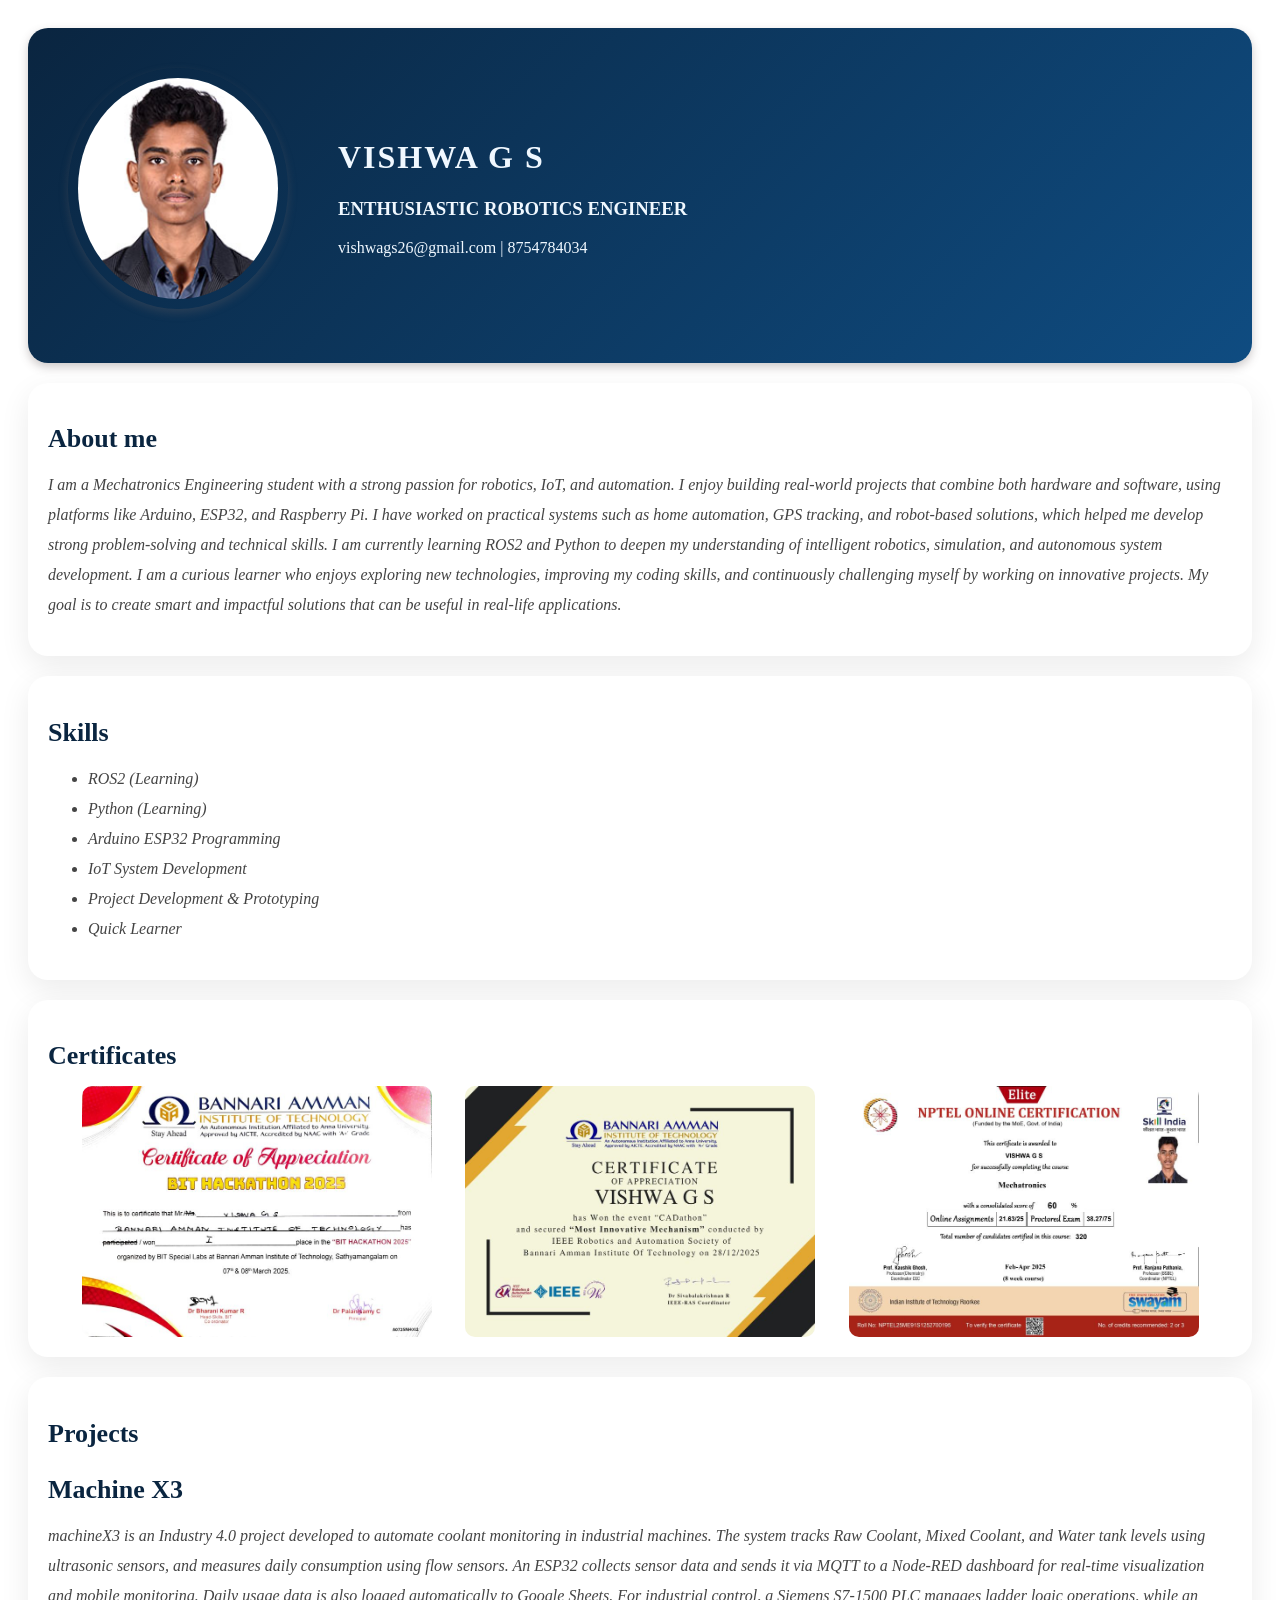
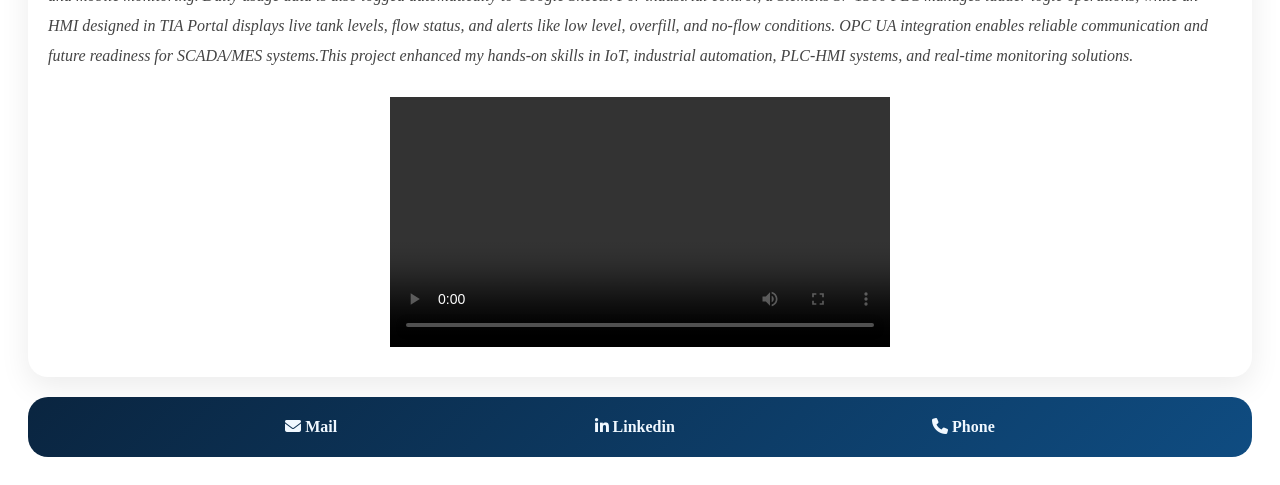
==== index.html @ 190fcada "Add files via upload" ====
<!DOCTYPE html>
<html>
    <head>
        <link rel="stylesheet" href="style.css">
        <link rel="icon" href="https://w7.pngwing.com/pngs/235/292/png-transparent-portfolio-icon.png">
        <link rel="stylesheet" href="https://cdnjs.cloudflare.com/ajax/libs/font-awesome/6.5.0/css/all.min.css">
        <title>Portfolio</title>
    </head>
    <body>
    <header>
        <div>
        <img src="VISHWA G S PHOTO.png" alt="Profile photo" width="200px" class="profile">
        </div>
        <div class="name">
        <h1 class="nametext">VISHWA G S </h1>
        <h3>ENTHUSIASTIC ROBOTICS ENGINEER</h3>
        <P>
            <a href="mailto:vishwags26@gmail.com" class="link">vishwags26@gmail.com</a> | <a href="tel:+918754784034" class="link">8754784034</a>
        </P>
        </div>
    </header>
    <div class="about">
    <h2 class="abouth2">About me</h2>
    <p class="aboutpara">
        I am a Mechatronics Engineering student with a strong passion for robotics, IoT, and automation. I enjoy building real-world projects that combine both hardware and software, using platforms like Arduino, ESP32, and Raspberry Pi. I have worked on practical systems such as home automation, GPS tracking, and robot-based solutions, which helped me develop strong problem-solving and technical skills.

I am currently learning ROS2 and Python to deepen my understanding of intelligent robotics, simulation, and autonomous system development. I am a curious learner who enjoys exploring new technologies, improving my coding skills, and continuously challenging myself by working on innovative projects. My goal is to create smart and impactful solutions that can be useful in real-life applications.

    </p>
    </div>
    <div class="skills">
    <h2 class="abouth2">Skills</h2>
    <ul class="aboutpara">
        <li>ROS2 (Learning)</li>
        <li>Python (Learning)</li>
        <li>Arduino ESP32 Programming</li>
        <li>IoT System Development</li>
        <li>Project Development & Prototyping</li>
        <li>Quick Learner</li>
    </ul>
    </div>
    <div class="about">
    <h2 class="abouth2">Certificates</h2>
    <div class="space">
    <img src="BIT HACK 1.jpg" alt="BIT HACKTHON" width="300px" class="certificate">
    <img src="cadethon certificate.jpg" alt="cadethon" width="300px" class="certificate">
    <img src="NPTEL Mechatronics.jpg" alt="nptel" width="300px" class="certificate"> 
    </div>
    </div>
    <div class="about">
    <h2 class="abouth2">Projects</h2>
    <h3 class="abouth2">Machine X3</h3>
    <p class="aboutpara">
        machineX3 is an Industry 4.0 project developed to automate coolant monitoring in industrial machines. The system tracks Raw Coolant, Mixed Coolant, and Water tank levels using ultrasonic sensors, and measures daily consumption using flow sensors. An ESP32 collects sensor data and sends it via MQTT to a Node-RED dashboard for real-time visualization and mobile monitoring. Daily usage data is also logged automatically to Google Sheets.

For industrial control, a Siemens S7-1500 PLC manages ladder logic operations, while an HMI designed in TIA Portal displays live tank levels, flow status, and alerts like low level, overfill, and no-flow conditions. OPC UA integration enables reliable communication and future readiness for SCADA/MES systems.This project enhanced my hands-on skills in IoT, industrial automation, PLC-HMI systems, and real-time monitoring solutions.
    </p>
    <div class="video">
    <video controls width="500px">
        <source src="MachineX3 linkedin post.mp4" type="video/mp4">
    </video>
    </div>
    </div>
    <footer class="footer">
        <h4><a href="mailto:vishwags26@gmail.com" class="link"><i class="fa-solid fa-envelope"></i> Mail</a></h4>
        <h4><a href="https://www.linkedin.com/in/vishwa-g-s-b46519358/" class="link"><i class="fa-brands fa-linkedin-in"></i>  Linkedin</a></h4>
        <h4><a href="tel:+91875484034" class="link"><i class="fa-solid fa-phone"></i>  Phone</a></h4>
    </footer>

    </body>
</html>
---- style.css ----
body{
    background-color:rgb(255, 255, 255);
    padding:20px;
}
header{
    background:linear-gradient(135deg, #0a2540, #0f4c81);
    border-radius:20px;
    padding:40px;
    display: flex;
    box-shadow: 0 4px 10px rgba(88, 75, 75, 0.3);
}
.name{
    text-align:left;
    color:rgb(0, 0, 0);
    padding:50px;
    color:aliceblue;
}
.profile {
    width: 200px;
    padding:10px;
    border-radius: 50%;
    box-shadow: 0 4px 10px rgba(114, 99, 99, 0.3);
}
.link{
    color:aliceblue;
    text-decoration-line: none;
}
.nametext{
    letter-spacing: 2px;
}
.about{
    background-color:rgb(255, 255, 255);
    box-shadow: 0 10px 30px rgba(14, 14, 14, 0.08);
    border-radius: 20px;
    padding:20px;
    margin-top: 20px;
}
.abouth2 {
  color: #0a2540;
  font-size: 26px;
  margin-bottom: 15px;
}
.aboutpara{
    line-height: 30px;
    font-style: italic;
    color:#444;
}
.skills{
    background-color: white;
    box-shadow:  0 10px 30px rgba(0,0,0,0.08);
    padding:20px;
    border-radius:20px;
    margin-top:20px;
}
.certificate{
    width:350px;
    border-radius: 10px;
}
.space{
    display:flex;
    justify-content: space-evenly;
}
.video{
    display:flex;
    align-items: center;
    justify-content: center;
    padding:10px;
}
.footer{
    background:linear-gradient(135deg, #0a2540, #0f4c81);
    border-radius: 20px;
    align-items: center;
    justify-content: space-evenly;
    display:flex;
    margin-top:20px;
}
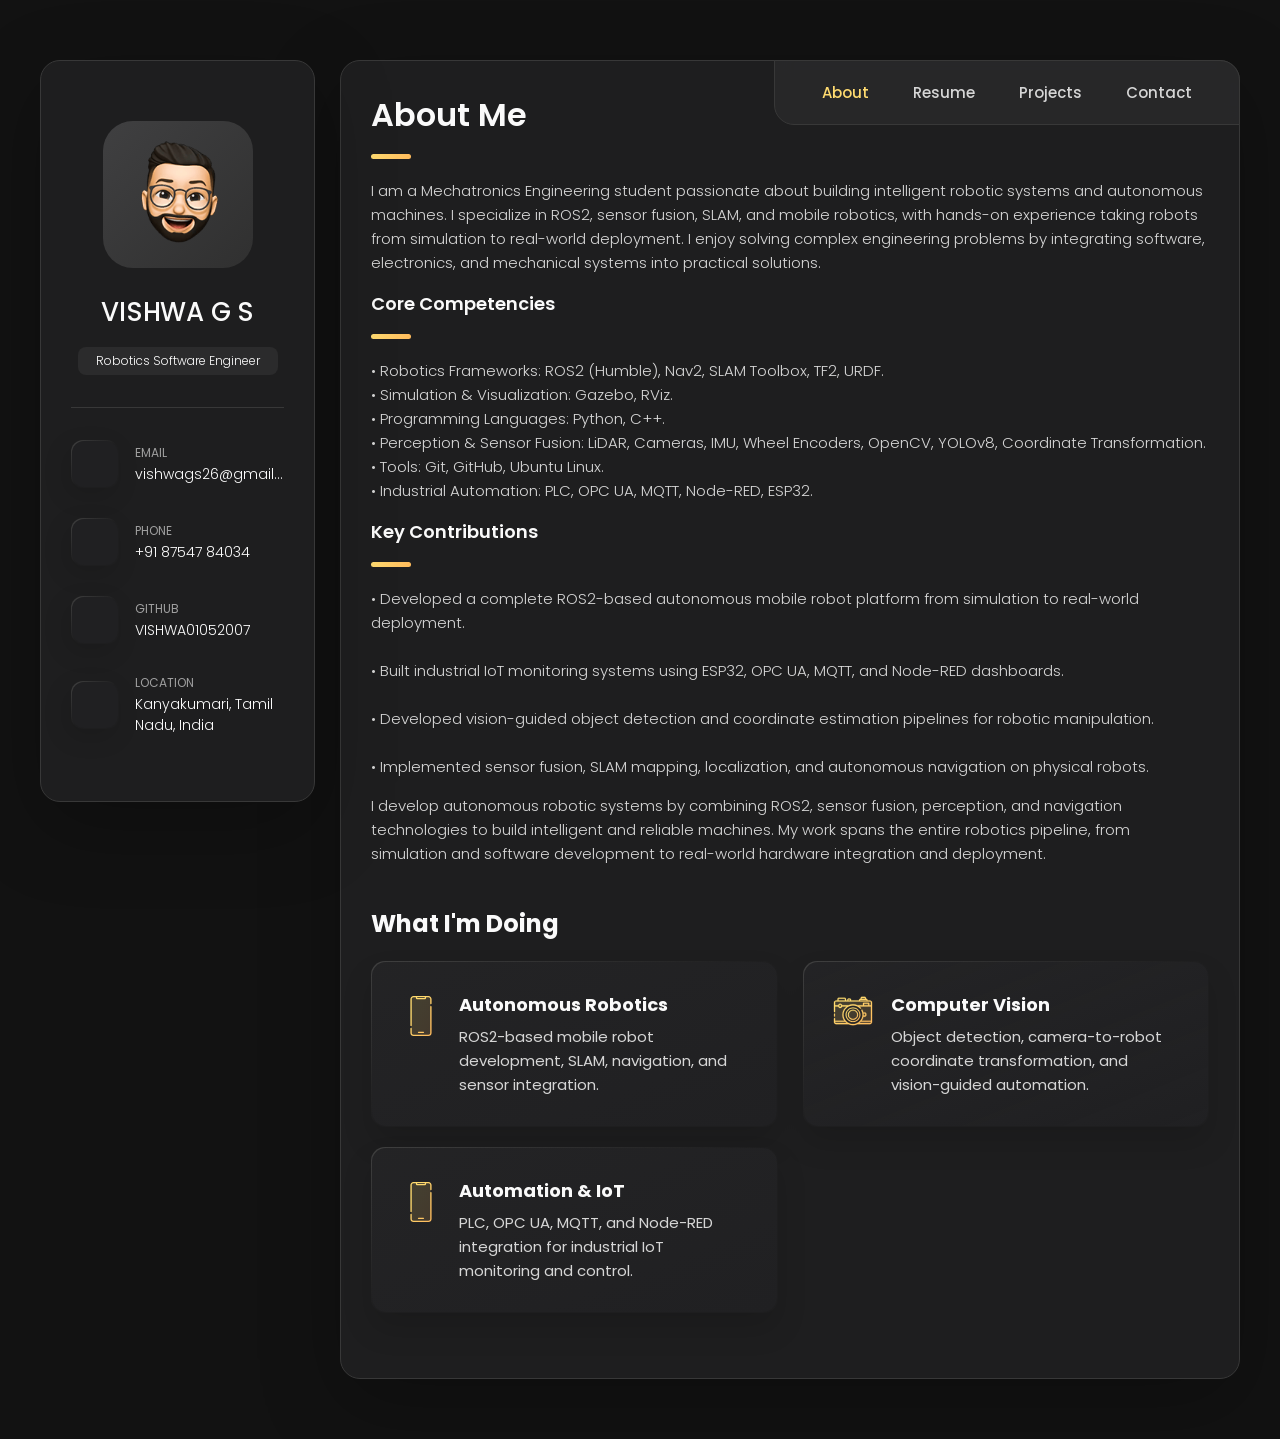
==== commit 10b97ef7: "Initial commit: Robotics portfolio website" ====
--- a/index.html
+++ b/index.html
@@ -1,71 +1,603 @@
-<!DOCTYPE html>
-<html>
-    <head>
-        <link rel="stylesheet" href="style.css">
-        <link rel="icon" href="https://w7.pngwing.com/pngs/235/292/png-transparent-portfolio-icon.png">
-        <link rel="stylesheet" href="https://cdnjs.cloudflare.com/ajax/libs/font-awesome/6.5.0/css/all.min.css">
-        <title>Portfolio</title>
-    </head>
-    <body>
-    <header>
-        <div>
-        <img src="VISHWA G S PHOTO.png" alt="Profile photo" width="200px" class="profile">
-        </div>
-        <div class="name">
-        <h1 class="nametext">VISHWA G S </h1>
-        <h3>ENTHUSIASTIC ROBOTICS ENGINEER</h3>
-        <P>
-            <a href="mailto:vishwags26@gmail.com" class="link">vishwags26@gmail.com</a> | <a href="tel:+918754784034" class="link">8754784034</a>
-        </P>
-        </div>
-    </header>
-    <div class="about">
-    <h2 class="abouth2">About me</h2>
-    <p class="aboutpara">
-        I am a Mechatronics Engineering student with a strong passion for robotics, IoT, and automation. I enjoy building real-world projects that combine both hardware and software, using platforms like Arduino, ESP32, and Raspberry Pi. I have worked on practical systems such as home automation, GPS tracking, and robot-based solutions, which helped me develop strong problem-solving and technical skills.
-
-I am currently learning ROS2 and Python to deepen my understanding of intelligent robotics, simulation, and autonomous system development. I am a curious learner who enjoys exploring new technologies, improving my coding skills, and continuously challenging myself by working on innovative projects. My goal is to create smart and impactful solutions that can be useful in real-life applications.
-
-    </p>
-    </div>
-    <div class="skills">
-    <h2 class="abouth2">Skills</h2>
-    <ul class="aboutpara">
-        <li>ROS2 (Learning)</li>
-        <li>Python (Learning)</li>
-        <li>Arduino ESP32 Programming</li>
-        <li>IoT System Development</li>
-        <li>Project Development & Prototyping</li>
-        <li>Quick Learner</li>
-    </ul>
-    </div>
-    <div class="about">
-    <h2 class="abouth2">Certificates</h2>
-    <div class="space">
-    <img src="BIT HACK 1.jpg" alt="BIT HACKTHON" width="300px" class="certificate">
-    <img src="cadethon certificate.jpg" alt="cadethon" width="300px" class="certificate">
-    <img src="NPTEL Mechatronics.jpg" alt="nptel" width="300px" class="certificate"> 
-    </div>
-    </div>
-    <div class="about">
-    <h2 class="abouth2">Projects</h2>
-    <h3 class="abouth2">Machine X3</h3>
-    <p class="aboutpara">
-        machineX3 is an Industry 4.0 project developed to automate coolant monitoring in industrial machines. The system tracks Raw Coolant, Mixed Coolant, and Water tank levels using ultrasonic sensors, and measures daily consumption using flow sensors. An ESP32 collects sensor data and sends it via MQTT to a Node-RED dashboard for real-time visualization and mobile monitoring. Daily usage data is also logged automatically to Google Sheets.
-
-For industrial control, a Siemens S7-1500 PLC manages ladder logic operations, while an HMI designed in TIA Portal displays live tank levels, flow status, and alerts like low level, overfill, and no-flow conditions. OPC UA integration enables reliable communication and future readiness for SCADA/MES systems.This project enhanced my hands-on skills in IoT, industrial automation, PLC-HMI systems, and real-time monitoring solutions.
-    </p>
-    <div class="video">
-    <video controls width="500px">
-        <source src="MachineX3 linkedin post.mp4" type="video/mp4">
-    </video>
-    </div>
-    </div>
-    <footer class="footer">
-        <h4><a href="mailto:vishwags26@gmail.com" class="link"><i class="fa-solid fa-envelope"></i> Mail</a></h4>
-        <h4><a href="https://www.linkedin.com/in/vishwa-g-s-b46519358/" class="link"><i class="fa-brands fa-linkedin-in"></i>  Linkedin</a></h4>
-        <h4><a href="tel:+91875484034" class="link"><i class="fa-solid fa-phone"></i>  Phone</a></h4>
-    </footer>
-
-    </body>
-</html>+<!DOCTYPE html>
+<html lang="en">
+
+<head>
+  <meta charset="UTF-8">
+  <meta http-equiv="X-UA-Compatible" content="IE=edge">
+  <meta name="viewport" content="width=device-width, initial-scale=1.0">
+  <title>VISHWA G S | Robotics Portfolio</title>
+
+  <link rel="shortcut icon" href="./assets/images/logo.ico" type="image/x-icon">
+
+  <link rel="stylesheet" href="./assets/css/style.css">
+
+  <link rel="preconnect" href="https://fonts.googleapis.com">
+  <link rel="preconnect" href="https://fonts.gstatic.com" crossorigin>
+  <link href="https://fonts.googleapis.com/css2?family=Poppins:wght@300;400;500;600&display=swap" rel="stylesheet">
+</head>
+
+<body>
+
+  <main>
+
+    <aside class="sidebar" data-sidebar>
+
+      <div class="sidebar-info">
+
+        <figure class="avatar-box">
+          <img src="./assets/images/my-avatar.png" alt="VISHWA G S" width="80">
+        </figure>
+
+        <div class="info-content">
+          <h1 class="name" title="VISHWA G S">VISHWA G S</h1>
+          <p class="title">Robotics Software Engineer</p>
+        </div>
+
+        <button class="info_more-btn" data-sidebar-btn>
+          <span>Show Contacts</span>
+          <ion-icon name="chevron-down"></ion-icon>
+        </button>
+
+      </div>
+
+      <div class="sidebar-info_more">
+
+        <div class="separator"></div>
+
+        <ul class="contacts-list">
+
+          <li class="contact-item">
+            <div class="icon-box">
+              <ion-icon name="mail-outline"></ion-icon>
+            </div>
+            <div class="contact-info">
+              <p class="contact-title">Email</p>
+              <a href="mailto:vishwags26@gmail.com" class="contact-link">vishwags26@gmail.com</a>
+            </div>
+          </li>
+
+          <li class="contact-item">
+            <div class="icon-box">
+              <ion-icon name="phone-portrait-outline"></ion-icon>
+            </div>
+            <div class="contact-info">
+              <p class="contact-title">Phone</p>
+              <a href="tel:+918754784034" class="contact-link">+91 87547 84034</a>
+            </div>
+          </li>
+
+          <li class="contact-item">
+            <div class="icon-box">
+              <ion-icon name="logo-github"></ion-icon>
+            </div>
+            <div class="contact-info">
+              <p class="contact-title">GitHub</p>
+              <a href="https://github.com/VISHWA01052007" target="_blank" class="contact-link">VISHWA01052007</a>
+            </div>
+          </li>
+
+          <li class="contact-item">
+            <div class="icon-box">
+              <ion-icon name="location-outline"></ion-icon>
+            </div>
+            <div class="contact-info">
+              <p class="contact-title">Location</p>
+              <address>Kanyakumari, Tamil Nadu, India</address>
+            </div>
+          </li>
+
+        </ul>
+
+        <div class="separator"></div>
+
+        <ul class="social-list">
+          <li class="social-item">
+            <a href="https://github.com/VISHWA01052007" target="_blank" class="social-link">
+              <ion-icon name="logo-github"></ion-icon>
+            </a>
+          </li>
+          <li class="social-item">
+            <a href="https://www.linkedin.com/in/vishwa-g-s-b46519358/" target="_blank" class="social-link">
+              <ion-icon name="logo-linkedin"></ion-icon>
+            </a>
+          </li>
+        </ul>
+
+      </div>
+
+    </aside>
+
+
+
+    <div class="main-content">
+
+      <nav class="navbar">
+        <ul class="navbar-list">
+          <li class="navbar-item">
+            <button class="navbar-link active" type="button" data-nav-link data-page-target="about">About</button>
+          </li>
+          <li class="navbar-item">
+            <button class="navbar-link" type="button" data-nav-link data-page-target="resume">Resume</button>
+          </li>
+          <li class="navbar-item">
+            <button class="navbar-link" type="button" data-nav-link data-page-target="portfolio">Projects</button>
+          </li>
+          <li class="navbar-item">
+            <button class="navbar-link" type="button" data-nav-link data-page-target="contact">Contact</button>
+          </li>
+        </ul>
+      </nav>
+
+
+
+      <article class="about active" data-page="about">
+
+        <header>
+          <h2 class="h2 article-title">About me</h2>
+        </header>
+
+        <section class="about-text">
+          <p>
+            I am a Mechatronics Engineering student passionate about building
+            intelligent robotic systems and autonomous machines. I specialize in
+            ROS2, sensor fusion, SLAM, and mobile robotics, with hands-on experience
+            taking robots from simulation to real-world deployment. I enjoy solving
+            complex engineering problems by integrating software, electronics, and
+            mechanical systems into practical solutions.
+          </p>
+
+          <header>
+            <h2 class="h4 article-title">Core Competencies</h2>
+          </header>
+          <p>
+            • Robotics Frameworks: ROS2 (Humble), Nav2, SLAM Toolbox, TF2, URDF.<br>
+            • Simulation & Visualization: Gazebo, RViz.<br>
+            • Programming Languages: Python, C++.<br>
+            • Perception & Sensor Fusion: LiDAR, Cameras, IMU, Wheel Encoders, OpenCV, YOLOv8, Coordinate Transformation.<br>
+            • Tools: Git, GitHub, Ubuntu Linux.<br>
+            • Industrial Automation: PLC, OPC UA, MQTT, Node-RED, ESP32.
+          </p>
+
+          <header>
+            <h2 class="h4 article-title">Key Contributions</h2>
+          </header>
+          <p>
+            • Developed a complete ROS2-based autonomous mobile robot platform from
+            simulation to real-world deployment.<br><br>
+
+            • Built industrial IoT monitoring systems using ESP32, OPC UA, MQTT,
+            and Node-RED dashboards.<br><br>
+
+            • Developed vision-guided object detection and coordinate estimation
+            pipelines for robotic manipulation.<br><br>
+
+            • Implemented sensor fusion, SLAM mapping, localization, and autonomous
+            navigation on physical robots.
+          </p>
+
+          <p>
+            I develop autonomous robotic systems by combining ROS2, sensor fusion,
+            perception, and navigation technologies to build intelligent and reliable
+            machines. My work spans the entire robotics pipeline, from simulation and
+            software development to real-world hardware integration and deployment.
+          </p>
+        </section>
+
+
+        <section class="service">
+
+          <h3 class="h3 service-title">What i'm doing</h3>
+
+          <ul class="service-list">
+
+            <li class="service-item">
+              <div class="service-icon-box">
+                <img src="./assets/images/icon-app.svg" alt="robot icon" width="40">
+              </div>
+              <div class="service-content-box">
+                <h4 class="h4 service-item-title">Autonomous Robotics</h4>
+                <p class="service-item-text">
+                  ROS2-based mobile robot development, SLAM, navigation, and sensor integration.
+                </p>
+              </div>
+            </li>
+
+            <li class="service-item">
+              <div class="service-icon-box">
+                <img src="./assets/images/icon-photo.svg" alt="vision icon" width="40">
+              </div>
+              <div class="service-content-box">
+                <h4 class="h4 service-item-title">Computer Vision</h4>
+                <p class="service-item-text">
+                  Object detection, camera-to-robot coordinate transformation, and vision-guided automation.
+                </p>
+              </div>
+            </li>
+
+            <li class="service-item">
+              <div class="service-icon-box">
+                <img src="./assets/images/icon-app.svg" alt="automation icon" width="40">
+              </div>
+              <div class="service-content-box">
+                <h4 class="h4 service-item-title">Automation & IoT</h4>
+                <p class="service-item-text">
+                  PLC, OPC UA, MQTT, and Node-RED integration for industrial IoT monitoring and control.
+                </p>
+              </div>
+            </li>
+
+          </ul>
+
+        </section>
+
+      </article>
+
+
+      <article class="resume" data-page="resume">
+
+        <header>
+          <h2 class="h2 article-title">Resume</h2>
+        </header>
+
+        <section class="timeline">
+
+          <div class="title-wrapper">
+            <div class="icon-box">
+              <ion-icon name="book-outline"></ion-icon>
+            </div>
+            <h3 class="h3">Education</h3>
+          </div>
+
+          <ol class="timeline-list">
+            <li class="timeline-item">
+              <h4 class="h4 timeline-item-title">Bachelor of Engineering (B.E.) — Mechatronics Engineering</h4>
+              <span>Bannari Amman Institute of Technology</span>
+              <span>Expected 2028 | CGPA: 8.7</span>
+            </li>
+          </ol>
+
+        </section>
+
+        <section class="timeline">
+
+          <div class="title-wrapper">
+            <div class="icon-box">
+              <ion-icon name="book-outline"></ion-icon>
+            </div>
+            <h3 class="h3">Experience</h3>
+          </div>
+
+          <ol class="timeline-list">
+
+            <li class="timeline-item">
+              <h4 class="h4 timeline-item-title">Autonomous Mobile Robot (AMR) — Personal/Academic Project</h4>
+              <span>Robotics Software Developer</span>
+              <span>Feb 2026 — Present</span>
+              <p class="timeline-text">
+                Developed a ROS2 differential-drive AMR from simulation to hardware deployment, including URDF modeling, Gazebo testing, RPLiDAR SLAM mapping, and Nav2 autonomous navigation.
+              </p>
+            </li>
+
+            <li class="timeline-item">
+              <h4 class="h4 timeline-item-title">MachineX3 — Industrial Coolant Monitoring System</h4>
+              <span>Industrial IoT Developer</span>
+              <span>Jul 2025 — Sep 2025</span>
+              <p class="timeline-text">
+                Built an industrial IoT solution using ultrasonic and flow sensors, ESP32, OPC UA, MQTT, and Node-RED dashboards for real-time coolant monitoring.
+              </p>
+            </li>
+
+            <li class="timeline-item">
+              <h4 class="h4 timeline-item-title">Object Detection and Coordinate Estimation</h4>
+              <span>Computer Vision Engineer</span>
+              <span>Dec 2025 — Jan 2026</span>
+              <p class="timeline-text">
+                Created a simulation-based vision system for object detection and X/Y/Z coordinate estimation to validate pick-and-place motion planning.
+              </p>
+            </li>
+
+          </ol>
+
+        </section>
+
+        <section class="skill">
+
+          <h3 class="h3 skills-title">My skills</h3>
+
+          <ul class="skills-list content-card">
+
+            <li class="skills-item">
+              <div class="title-wrapper">
+                <h5 class="h5">ROS2 & Nav2</h5>
+                <data value="85">85%</data>
+              </div>
+              <div class="skill-progress-bg">
+                <div class="skill-progress-fill" style="width: 85%;"></div>
+              </div>
+            </li>
+
+            <li class="skills-item">
+              <div class="title-wrapper">
+                <h5 class="h5">SLAM & Gazebo</h5>
+                <data value="80">80%</data>
+              </div>
+              <div class="skill-progress-bg">
+                <div class="skill-progress-fill" style="width: 80%;"></div>
+              </div>
+            </li>
+
+            <li class="skills-item">
+              <div class="title-wrapper">
+                <h5 class="h5">Python & C++</h5>
+                <data value="40">40%</data>
+              </div>
+              <div class="skill-progress-bg">
+                <div class="skill-progress-fill" style="width: 40%;"></div>
+              </div>
+            </li>
+
+            <li class="skills-item">
+              <div class="title-wrapper">
+                <h5 class="h5">OpenCV & YOLO</h5>
+                <data value="45">45%</data>
+              </div>
+              <div class="skill-progress-bg">
+                <div class="skill-progress-fill" style="width: 45%;"></div>
+              </div>
+            </li>
+
+            <li class="skills-item">
+              <div class="title-wrapper">
+                <h5 class="h5">Industrial Automation</h5>
+                <data value="80">80%</data>
+              </div>
+              <div class="skill-progress-bg">
+                <div class="skill-progress-fill" style="width: 80%;"></div>
+              </div>
+            </li>
+
+          </ul>
+
+        </section>
+
+        <div class="resume-download">
+          <a class="resume-download-btn" href="./assets/resume.pdf" download="VISHWA_G_S_Resume.pdf" aria-label="Download Vishwa G S resume as a PDF">
+            <ion-icon name="download-outline"></ion-icon>
+            <span>Download Resume</span>
+          </a>
+        </div>
+
+      </article>
+
+
+      <article class="portfolio" data-page="portfolio">
+
+        <header>
+          <h2 class="h2 article-title">Portfolio</h2>
+        </header>
+
+        <section class="projects">
+
+          <ul class="filter-list">
+            <li class="filter-item">
+              <button class="active" data-filter-btn>All</button>
+            </li>
+            <li class="filter-item">
+              <button data-filter-btn>Robotics</button>
+            </li>
+            <li class="filter-item">
+              <button data-filter-btn>IoT</button>
+            </li>
+          </ul>
+
+          <div class="filter-select-box">
+            <button class="filter-select" data-select>
+              <div class="select-value" data-selecct-value>Select category</div>
+              <div class="select-icon">
+                <ion-icon name="chevron-down"></ion-icon>
+              </div>
+            </button>
+
+            <ul class="select-list">
+              <li class="select-item">
+                <button data-select-item>All</button>
+              </li>
+              <li class="select-item">
+                <button data-select-item>Robotics</button>
+              </li>
+              <li class="select-item">
+                <button data-select-item>IoT</button>
+              </li>
+            </ul>
+          </div>
+
+          <ul class="project-list">
+
+            <li class="project-item active" data-filter-item data-category="Robotics">
+              <button type="button" class="project-card" data-project-details data-video-set="amr" data-title="Trace Lite AMR - Autonomous Mobile Robot" data-category="Robotics" data-image="./assets/images/amr cover img.jpg" data-description="Trace Lite AMR is an intelligent autonomous mobile robot developed to demonstrate the complete journey of AMR development, from simulation to real-world deployment and user interaction. The project focuses on autonomous navigation, mapping, localization, and mission management using ROS 2 and modern robotics technologies." data-tools="ROS 2 Humble, Nav2, SLAM Toolbox, Gazebo, RPLiDAR, URDF, Python">
+                <figure class="project-img">
+                  <div class="project-item-icon-box">
+                    <ion-icon name="eye-outline"></ion-icon>
+                  </div>
+                  <img src="./assets/images/amr cover img.jpg" alt="Trace Lite AMR autonomous mobile robot" loading="lazy">
+                </figure>
+                <h3 class="project-title">Trace Lite AMR</h3>
+                <p class="project-category">Robotics</p>
+              </button>
+            </li>
+
+            <li class="project-item active" data-filter-item data-category="IoT">
+              <button type="button" class="project-card" data-project-details data-video-set="machinex" data-title="MachineX3 - Industrial Coolant Monitoring System" data-category="Industrial IoT" data-image="./assets/images/machinx3 img.png" data-description="MachineX3 is an Industrial IoT solution that monitors Raw Coolant, Mixed Coolant, and Water Tank levels in real time. Ultrasonic and flow sensors connected to an ESP32 track tank availability and daily consumption. Sensor data is transmitted via MQTT to a live dashboard, while PLC and OPC UA integration enable industrial automation and monitoring. The system reduces downtime, prevents coolant shortages, and improves manufacturing resource management." data-tools="ESP32, MQTT, Node-RED, OPC UA, PLC, Industrial IoT">
+                <figure class="project-img">
+                  <div class="project-item-icon-box">
+                    <ion-icon name="eye-outline"></ion-icon>
+                  </div>
+                  <img src="./assets/images/machinx3 img.png" alt="MachineX3 industrial coolant monitoring dashboard" loading="lazy">
+                </figure>
+                <h3 class="project-title">MachineX3</h3>
+                <p class="project-category">Industrial IoT</p>
+              </button>
+            </li>
+
+            <li class="project-item active" data-filter-item data-category="Robotics">
+              <button type="button" class="project-card" data-project-details data-video-set="perception" data-title="Vision-Based Object Localization for Robotic Pick-and-Place Systems" data-category="Robotics" data-image="./assets/images/perception.jpg" data-description="This project focuses on developing a robotic perception system capable of detecting an object placed on a table and estimating its real-world coordinates (X, Y, and Z). The generated coordinates can be directly used by a robotic arm to perform autonomous pick-and-place operations. The system is designed and tested in ROS 2 and Gazebo, providing a simulation environment for validating object detection and localization algorithms before deployment on a physical robotic manipulator. This project serves as a foundation for industrial automation, warehouse robotics, and intelligent material handling." data-tools="ROS 2, Gazebo, OpenCV, Computer Vision, Robotic Perception">
+                <figure class="project-img">
+                  <div class="project-item-icon-box">
+                    <ion-icon name="eye-outline"></ion-icon>
+                  </div>
+                  <img src="./assets/images/perception.jpg" alt="Vision-based object localization for robotic pick-and-place" loading="lazy">
+                </figure>
+                <h3 class="project-title">Vision-Based Object Localization</h3>
+                <p class="project-category">Robotics</p>
+              </button>
+            </li>
+
+          </ul>
+
+        </section>
+
+        <div class="project-modal" data-project-modal role="dialog" aria-modal="true" aria-labelledby="project-modal-title" hidden>
+          <div class="project-modal-backdrop" data-project-modal-close></div>
+          <section class="project-modal-content">
+            <button type="button" class="project-modal-close" data-project-modal-close aria-label="Close project details">
+              <ion-icon name="close-outline"></ion-icon>
+            </button>
+            <img class="project-modal-image" data-project-modal-image src="" alt="">
+            <p class="project-modal-category" data-project-modal-category></p>
+            <h3 class="h2" id="project-modal-title" data-project-modal-title></h3>
+            <p class="project-modal-description" data-project-modal-description></p>
+            <div class="project-modal-tools">
+              <h4 class="h4">Tools used</h4>
+              <p data-project-modal-tools></p>
+            </div>
+            <div class="project-video-list" data-project-amr-videos hidden>
+              <h4 class="h3">Project walkthrough videos</h4>
+              <article class="project-video-card">
+                <div class="project-video-number">01</div>
+                <div>
+                  <h4 class="h4">Gazebo Simulation Testing</h4>
+                  <p>Trace Lite AMR tested in Gazebo for mapping, localization, and safe autonomous navigation. This phase validated navigation algorithms, parameter tuning, and robot behaviour before physical deployment.</p>
+                  <a href="https://drive.google.com/file/d/1IJwjPGiSuOuRYgDGba6v2wixrIt7tURz/view?usp=sharing" target="_blank" rel="noopener noreferrer">Watch video 1 <ion-icon name="open-outline"></ion-icon></a>
+                </div>
+              </article>
+              <article class="project-video-card">
+                <div class="project-video-number">02</div>
+                <div>
+                  <h4 class="h4">Real-World Implementation</h4>
+                  <p>The complete software stack deployed on the physical robot, demonstrating real-time navigation, obstacle handling, localization, path planning, and autonomous movement.</p>
+                  <a href="https://drive.google.com/file/d/1NKoJPxkS9pZUu5jp_m9V71lvD1G5MXst/view?usp=sharing" target="_blank" rel="noopener noreferrer">Watch video 2 <ion-icon name="open-outline"></ion-icon></a>
+                </div>
+              </article>
+              <article class="project-video-card">
+                <div class="project-video-number">03</div>
+                <div>
+                  <h4 class="h4">Interactive Dashboard for Trace Lite AMR</h4>
+                  <p>A user-friendly dashboard for monitoring robot status, visualizing maps, initiating missions, and interacting with the AMR in simulation.</p>
+                  <p class="project-development-note">Currently in development: real-time dashboard integration with the physical robot for live telemetry and mission control.</p>
+                  <a href="https://drive.google.com/file/d/1EODgNirlFt1-aD_0UY6Cc0ehZEliVPY3/view?usp=sharing" target="_blank" rel="noopener noreferrer">Watch video 3 <ion-icon name="open-outline"></ion-icon></a>
+                </div>
+              </article>
+            </div>
+            <div class="project-video-list" data-project-machinex-videos hidden>
+              <h4 class="h3">Demonstration video</h4>
+              <article class="project-video-card">
+                <div class="project-video-number">01</div>
+                <div>
+                  <h4 class="h4">MachineX3 - Complete System Demonstration</h4>
+                  <p>This video demonstrates real-time tank level monitoring, daily coolant and water usage tracking, live dashboard visualization, MQTT communication, industrial integration, and system status and alert monitoring.</p>
+                  <p class="project-development-note">A practical Industrial IoT solution for smart coolant management and Industry 4.0 applications.</p>
+                  <a href="https://drive.google.com/file/d/1rvPhFiGHBhKDv2RF5gOGECzxo3iefXDY/view?usp=sharing" target="_blank" rel="noopener noreferrer">Watch demonstration <ion-icon name="open-outline"></ion-icon></a>
+                </div>
+              </article>
+            </div>
+            <div class="project-video-list" data-project-perception-videos hidden>
+              <h4 class="h3">Demonstration video</h4>
+              <article class="project-video-card">
+                <div class="project-video-number">01</div>
+                <div>
+                  <h4 class="h4">Real-Time Object Coordinate Estimation in Gazebo</h4>
+                  <p>This video demonstrates the perception system detecting an object on a table and estimating its 3D coordinates in real time. The computed coordinates can be used by a robotic arm to autonomously locate and pick the object, showcasing the first step toward an intelligent pick-and-place system. 🚀</p>
+                  <a href="https://drive.google.com/file/d/1GYgoO331WHnHIRGnp-KSSNV9i2jAeHYg/view?usp=sharing" target="_blank" rel="noopener noreferrer">Watch demonstration <ion-icon name="open-outline"></ion-icon></a>
+                </div>
+              </article>
+            </div>
+          </section>
+        </div>
+
+      </article>
+
+
+      <article class="blog" data-page="blog">
+
+        <header>
+          <h2 class="h2 article-title">Blog</h2>
+        </header>
+
+        <section class="blog-posts">
+          <ul class="blog-posts-list">
+            <li class="blog-post-item">
+              <a href="#" target="_blank">
+                <figure class="blog-banner-box">
+                  <img src="./assets/images/blog-1.jpg" alt="ROS2 autonomous navigation" loading="lazy">
+                </figure>
+                <div class="blog-content">
+                  <div class="blog-meta">
+                    <p class="blog-category">Robotics</p>
+                    <span class="dot"></span>
+                    <time datetime="2025-12-01">Dec 1, 2025 · 5 min read</time>
+                  </div>
+                  <h3 class="h3 blog-item-title">ROS2 Autonomous Navigation Insights</h3>
+                  <p class="blog-text">
+                    Notes on integrating SLAM, perception sensors, and Nav2 navigation for mobile robotics.
+                  </p>
+                </div>
+              </a>
+            </li>
+          </ul>
+        </section>
+
+      </article>
+
+
+      <article class="contact" data-page="contact">
+
+        <header>
+          <h2 class="h2 article-title">Contact</h2>
+        </header>
+
+        <section class="mapbox" data-mapbox>
+          <figure>
+            <iframe src="https://www.google.com/maps?width=600&height=400&hl=en&q=Mangarai+Bus+Stop%2C+SH+91%2C+Killiyur+A%2C+Tamil+Nadu+629157&t&z=14&ie=UTF8&iwloc=B&output=embed" width="400" height="300" loading="lazy"></iframe>
+          </figure>
+        </section>
+
+        <section class="contact-form">
+          <h3 class="h3 form-title">Contact Form</h3>
+          <form class="form" data-form>
+            <div class="input-wrapper">
+              <input type="text" name="fullname" class="form-input" placeholder="Full name" required data-form-input>
+              <input type="email" name="email" class="form-input" placeholder="Email address" required data-form-input>
+            </div>
+            <textarea name="message" class="form-input" placeholder="Your Message" required data-form-input></textarea>
+            <button class="form-btn" type="submit" disabled data-form-btn>
+              <ion-icon name="paper-plane"></ion-icon>
+              <span>Send Message</span>
+            </button>
+            <p class="form-status" data-form-status aria-live="polite"></p>
+          </form>
+        </section>
+
+      </article>
+
+    </div>
+
+  </main>
+
+  <script src="./assets/js/script.js"></script>
+
+  <script type="module" src="https://unpkg.com/ionicons@5.5.2/dist/ionicons/ionicons.esm.js"></script>
+  <script nomodule src="https://unpkg.com/ionicons@5.5.2/dist/ionicons/ionicons.js"></script>
+
+</body>
+
+</html>
--- a/assets/css/style.css
+++ b/assets/css/style.css
@@ -0,0 +1,2081 @@
+/*-----------------------------------*\
+  #style.css
+\*-----------------------------------*/
+
+
+/**
+ * copyright 2022 @codewithsadee
+ */
+
+
+
+
+
+/*-----------------------------------*\
+  #CUSTOM PROPERTY
+\*-----------------------------------*/
+
+:root {
+
+  /**
+   * colors
+   */
+
+  /* gradient */
+
+  --bg-gradient-onyx: linear-gradient(
+    to bottom right, 
+    hsl(240, 1%, 25%) 3%, 
+    hsl(0, 0%, 19%) 97%
+  );
+  --bg-gradient-jet: linear-gradient(
+    to bottom right, 
+    hsla(240, 1%, 18%, 0.251) 0%, 
+    hsla(240, 2%, 11%, 0) 100%
+  ), hsl(240, 2%, 13%);
+  --bg-gradient-yellow-1: linear-gradient(
+    to bottom right, 
+    hsl(45, 100%, 71%) 0%, 
+    hsla(36, 100%, 69%, 0) 50%
+  );
+  --bg-gradient-yellow-2: linear-gradient(
+    135deg, 
+    hsla(45, 100%, 71%, 0.251) 0%, 
+    hsla(35, 100%, 68%, 0) 59.86%
+  ), hsl(240, 2%, 13%);
+  --border-gradient-onyx: linear-gradient(
+    to bottom right, 
+    hsl(0, 0%, 25%) 0%, 
+    hsla(0, 0%, 25%, 0) 50%
+  );
+  --text-gradient-yellow: linear-gradient(
+    to right, 
+    hsl(45, 100%, 72%), 
+    hsl(35, 100%, 68%)
+  );
+
+  /* solid */
+
+  --jet: hsl(0, 0%, 22%);
+  --onyx: hsl(240, 1%, 17%);
+  --eerie-black-1: hsl(240, 2%, 13%);
+  --eerie-black-2: hsl(240, 2%, 12%);
+  --smoky-black: hsl(0, 0%, 7%);
+  --white-1: hsl(0, 0%, 100%);
+  --white-2: hsl(0, 0%, 98%);
+  --orange-yellow-crayola: hsl(45, 100%, 72%);
+  --vegas-gold: hsl(45, 54%, 58%);
+  --light-gray: hsl(0, 0%, 84%);
+  --light-gray-70: hsla(0, 0%, 84%, 0.7);
+  --bittersweet-shimmer: hsl(0, 43%, 51%);
+
+  /**
+   * typography
+   */
+
+  /* font-family */
+  --ff-poppins: 'Poppins', sans-serif;
+
+  /* font-size */
+  --fs-1: 24px;
+  --fs-2: 18px;
+  --fs-3: 17px;
+  --fs-4: 16px;
+  --fs-5: 15px;
+  --fs-6: 14px;
+  --fs-7: 13px;
+  --fs-8: 11px;
+
+  /* font-weight */
+  --fw-300: 300;
+  --fw-400: 400;
+  --fw-500: 500;
+  --fw-600: 600;
+
+  /**
+   * shadow
+   */
+  
+  --shadow-1: -4px 8px 24px hsla(0, 0%, 0%, 0.25);
+  --shadow-2: 0 16px 30px hsla(0, 0%, 0%, 0.25);
+  --shadow-3: 0 16px 40px hsla(0, 0%, 0%, 0.25);
+  --shadow-4: 0 25px 50px hsla(0, 0%, 0%, 0.15);
+  --shadow-5: 0 24px 80px hsla(0, 0%, 0%, 0.25);
+
+  /**
+   * transition
+   */
+
+  --transition-1: 0.25s ease;
+  --transition-2: 0.5s ease-in-out;
+
+}
+
+
+
+
+
+/*-----------------------------------*\
+  #RESET
+\*-----------------------------------*/
+
+*, *::before, *::after {
+  margin: 0;
+  padding: 0;
+  box-sizing: border-box;
+}
+
+a { text-decoration: none; }
+
+li { list-style: none; }
+
+img, ion-icon, a, button, time, span { display: block; }
+
+button {
+  font: inherit;
+  background: none;
+  border: none;
+  text-align: left;
+  cursor: pointer;
+}
+
+input, textarea {
+  display: block;
+  width: 100%;
+  background: none;
+  font: inherit;
+}
+
+::selection {
+  background: var(--orange-yellow-crayola);
+  color: var(--smoky-black);
+}
+
+:focus { outline-color: var(--orange-yellow-crayola); }
+
+html { font-family: var(--ff-poppins); }
+
+body { background: var(--smoky-black); }
+
+
+
+
+
+/*-----------------------------------*\
+  #REUSED STYLE
+\*-----------------------------------*/
+
+.sidebar,
+article {
+  background: var(--eerie-black-2);
+  border: 1px solid var(--jet);
+  border-radius: 20px;
+  padding: 15px;
+  box-shadow: var(--shadow-1);
+  z-index: 1;
+}
+
+.separator {
+  width: 100%;
+  height: 1px;
+  background: var(--jet);
+  margin: 16px 0;
+}
+
+.icon-box {
+  position: relative;
+  background: var(--border-gradient-onyx);
+  width: 30px;
+  height: 30px;
+  border-radius: 8px;
+  display: flex;
+  justify-content: center;
+  align-items: center;
+  font-size: 16px;
+  color: var(--orange-yellow-crayola);
+  box-shadow: var(--shadow-1);
+  z-index: 1;
+}
+
+.icon-box::before {
+  content: "";
+  position: absolute;
+  inset: 1px;
+  background: var(--eerie-black-1);
+  border-radius: inherit;
+  z-index: -1;
+}
+
+.icon-box ion-icon { --ionicon-stroke-width: 35px; }
+
+article { display: none; }
+
+article.active {
+  display: block;
+  animation: fade 0.5s ease backwards;
+}
+
+@keyframes fade {
+  0% { opacity: 0; }
+  100% { opacity: 1; }
+}
+
+.h2,
+.h3,
+.h4,
+.h5 {
+  color: var(--white-2);
+  text-transform: capitalize;
+}
+
+.h2 { font-size: var(--fs-1); }
+
+.h3 { font-size: var(--fs-2); }
+
+.h4 { font-size: var(--fs-4); }
+
+.h5 {
+  font-size: var(--fs-7);
+  font-weight: var(--fw-500);
+}
+
+.article-title {
+  position: relative;
+  padding-bottom: 7px;
+}
+
+.article-title::after {
+  content: "";
+  position: absolute;
+  bottom: 0;
+  left: 0;
+  width: 30px;
+  height: 3px;
+  background: var(--text-gradient-yellow);
+  border-radius: 3px;
+}
+
+.has-scrollbar::-webkit-scrollbar {
+  width: 5px; /* for vertical scrollbar */
+  height: 5px; /* for horizontal scrollbar */
+}
+
+.has-scrollbar::-webkit-scrollbar-track {
+  background: var(--onyx);
+  border-radius: 5px;
+}
+
+.has-scrollbar::-webkit-scrollbar-thumb {
+  background: var(--orange-yellow-crayola);
+  border-radius: 5px;
+}
+
+.has-scrollbar::-webkit-scrollbar-button { width: 20px; }
+
+.content-card {
+  position: relative;
+  background: var(--border-gradient-onyx);
+  padding: 15px;
+  padding-top: 45px;
+  border-radius: 14px;
+  box-shadow: var(--shadow-2);
+  cursor: pointer;
+  z-index: 1;
+}
+
+.content-card::before {
+  content: "";
+  position: absolute;
+  inset: 1px;
+  background: var(--bg-gradient-jet);
+  border-radius: inherit;
+  z-index: -1;
+}
+
+
+
+
+
+/*-----------------------------------*\
+  #MAIN
+\*-----------------------------------*/
+
+main {
+  margin: 15px 12px;
+  margin-bottom: 75px;
+  min-width: 259px;
+}
+
+
+
+
+
+/*-----------------------------------*\
+  #SIDEBAR
+\*-----------------------------------*/
+
+.sidebar {
+  margin-bottom: 15px;
+  max-height: 112px;
+  overflow: hidden;
+  transition: var(--transition-2);
+}
+
+.sidebar.active { max-height: 405px; }
+
+.sidebar-info {
+  position: relative;
+  display: flex;
+  justify-content: flex-start;
+  align-items: center;
+  gap: 15px;
+}
+
+.avatar-box {
+  background: var(--bg-gradient-onyx);
+  border-radius: 20px;
+}
+
+.info-content .name {
+  color: var(--white-2);
+  font-size: var(--fs-3);
+  font-weight: var(--fw-500);
+  letter-spacing: -0.25px;
+  margin-bottom: 10px;
+}
+
+.info-content .title {
+  color: var(--white-1);
+  background: var(--onyx);
+  font-size: var(--fs-8);
+  font-weight: var(--fw-300);
+  width: max-content;
+  padding: 3px 12px;
+  border-radius: 8px;
+}
+
+.info_more-btn {
+  position: absolute;
+  top: -15px;
+  right: -15px;
+  border-radius: 0 15px;
+  font-size: 13px;
+  color: var(--orange-yellow-crayola);
+  background: var(--border-gradient-onyx);
+  padding: 10px;
+  box-shadow: var(--shadow-2);
+  transition: var(--transition-1);
+  z-index: 1;
+}
+
+.info_more-btn::before {
+  content: "";
+  position: absolute;
+  inset: 1px;
+  border-radius: inherit;
+  background: var(--bg-gradient-jet);
+  transition: var(--transition-1);
+  z-index: -1;
+}
+
+.info_more-btn:hover,
+.info_more-btn:focus { background: var(--bg-gradient-yellow-1); }
+
+.info_more-btn:hover::before,
+.info_more-btn:focus::before { background: var(--bg-gradient-yellow-2); }
+
+.info_more-btn span { display: none; }
+
+.sidebar-info_more {
+  opacity: 0;
+  visibility: hidden;
+  transition: var(--transition-2);
+}
+
+.sidebar.active .sidebar-info_more {
+  opacity: 1;
+  visibility: visible;
+}
+
+.contacts-list {
+  display: grid;
+  grid-template-columns: 1fr;
+  gap: 16px;
+}
+
+.contact-item {
+  min-width: 100%;
+  display: flex;
+  align-items: center;
+  gap: 16px;
+}
+
+.contact-info {
+  max-width: calc(100% - 46px);
+  width: calc(100% - 46px);
+}
+
+.contact-title {
+  color: var(--light-gray-70);
+  font-size: var(--fs-8);
+  text-transform: uppercase;
+  margin-bottom: 2px;
+}
+
+.contact-info :is(.contact-link, time, address) {
+  color: var(--white-2);
+  font-size: var(--fs-7);
+}
+
+.contact-info address { font-style: normal; }
+
+.social-list {
+  display: flex;
+  justify-content: flex-start;
+  align-items: center;
+  gap: 15px;
+  padding-bottom: 4px;
+  padding-left: 7px;
+}
+
+.social-item .social-link {
+  color: var(--light-gray-70);
+  font-size: 24px;
+}
+
+
+.social-item .social-link:hover { color: var(--light-gray); }
+
+
+
+
+
+/*-----------------------------------*\
+  #NAVBAR
+\*-----------------------------------*/
+
+.navbar {
+  position: fixed;
+  bottom: 0;
+  left: 0;
+  width: 100%;
+  background: hsla(240, 1%, 17%, 0.75);
+  backdrop-filter: blur(10px);
+  border: 1px solid var(--jet);
+  border-radius: 12px 12px 0 0;
+  box-shadow: var(--shadow-2);
+  z-index: 5;
+}
+
+.navbar-list {
+  display: flex;
+  flex-wrap: wrap;
+  justify-content: center;
+  align-items: center;
+  padding: 0 10px;
+}
+
+.navbar-link {
+  color: var(--light-gray);
+  font-size: var(--fs-8);
+  padding: 20px 7px;
+  transition: color var(--transition-1);
+}
+
+.navbar-link:hover,
+.navbar-link:focus { color: var(--light-gray-70); }
+
+.navbar-link.active { color: var(--orange-yellow-crayola); }
+
+
+
+
+
+/*-----------------------------------*\
+  #ABOUT
+\*-----------------------------------*/
+
+.about .article-title { margin-bottom: 15px; }
+
+.about-text {
+  color: var(--light-gray);
+  font-size: var(--fs-6);
+  font-weight: var(--fw-300);
+  line-height: 1.6;
+}
+
+.about-text p { margin-bottom: 15px; }
+
+
+
+/**
+ * #service 
+ */
+
+.service { margin-bottom: 35px; }
+
+.service-title { margin-bottom: 20px; }
+
+.service-list {
+  display: grid;
+  grid-template-columns: 1fr;
+  gap: 20px;
+}
+
+.service-item {
+  position: relative;
+  background: var(--border-gradient-onyx);
+  padding: 20px;
+  border-radius: 14px;
+  box-shadow: var(--shadow-2);
+  z-index: 1;
+}
+
+.service-item::before {
+  content: "";
+  position: absolute;
+  inset: 1px;
+  background: var(--bg-gradient-jet);
+  border-radius: inherit;
+  z-index: -1;
+}
+
+.service-icon-box { margin-bottom: 10px; }
+
+.service-icon-box img { margin: auto; }
+
+.service-content-box { text-align: center; }
+
+.service-item-title { margin-bottom: 7px; }
+
+.service-item-text {
+  color: var(--light-gray);
+  font-size: var(--fs-6);
+  font-weight: var(--fw-3);
+  line-height: 1.6;
+}
+
+
+/**
+ * #testimonials 
+ */
+
+.testimonials { margin-bottom: 30px; }
+
+.testimonials-title { margin-bottom: 20px; }
+
+.testimonials-list {
+  display: flex;
+  justify-content: flex-start;
+  align-items: flex-start;
+  gap: 15px;
+  margin: 0 -15px;
+  padding: 25px 15px;
+  padding-bottom: 35px;
+  overflow-x: auto;
+  scroll-behavior: smooth;
+  overscroll-behavior-inline: contain;
+  scroll-snap-type: inline mandatory;
+}
+
+.testimonials-item {
+  min-width: 100%;
+  scroll-snap-align: center;
+}
+
+.testimonials-avatar-box {
+  position: absolute;
+  top: 0;
+  left: 0;
+  transform: translate(15px, -25px);
+  background: var(--bg-gradient-onyx);
+  border-radius: 14px;
+  box-shadow: var(--shadow-1);
+}
+
+.testimonials-item-title { margin-bottom: 7px; }
+
+.testimonials-text {
+  color: var(--light-gray);
+  font-size: var(--fs-6);
+  font-weight: var(--fw-300);
+  line-height: 1.6;
+  display: -webkit-box;
+  line-clamp: 4;
+  -webkit-line-clamp: 4;
+  -webkit-box-orient: vertical;
+  overflow: hidden;
+}
+
+
+/**
+ * #testimonials-modal
+ */
+
+.modal-container {
+  position: fixed;
+  top: 0;
+  left: 0;
+  width: 100%;
+  height: 100%;
+  display: flex;
+  justify-content: center;
+  align-items: center;
+  overflow-y: auto;
+  overscroll-behavior: contain;
+  z-index: 20;
+  pointer-events: none;
+  visibility: hidden;
+}
+
+.modal-container::-webkit-scrollbar { display: none; }
+
+.modal-container.active {
+  pointer-events: all;
+  visibility: visible;
+}
+
+.overlay {
+  position: fixed;
+  top: 0;
+  left: 0;
+  width: 100%;
+  height: 100vh;
+  background: hsl(0, 0%, 5%);
+  opacity: 0;
+  visibility: hidden;
+  pointer-events: none;
+  z-index: 1;
+  transition: var(--transition-1);
+}
+
+.overlay.active {
+  opacity: 0.8;
+  visibility: visible;
+  pointer-events: all;
+}
+
+.testimonials-modal {
+  background: var(--eerie-black-2);
+  position: relative;
+  padding: 15px;
+  margin: 15px 12px;
+  border: 1px solid var(--jet);
+  border-radius: 14px;
+  box-shadow: var(--shadow-5);
+  transform: scale(1.2);
+  opacity: 0;
+  transition: var(--transition-1);
+  z-index: 2;
+}
+
+.modal-container.active .testimonials-modal {
+  transform: scale(1);
+  opacity: 1;
+}
+
+.modal-close-btn {
+  position: absolute;
+  top: 15px;
+  right: 15px;
+  background: var(--onyx);
+  border-radius: 8px;
+  width: 32px;
+  height: 32px;
+  display: flex;
+  justify-content: center;
+  align-items: center;
+  color: var(--white-2);
+  font-size: 18px;
+  opacity: 0.7;
+}
+
+.modal-close-btn:hover,
+.modal-close-btn:focus { opacity: 1; }
+
+.modal-close-btn ion-icon { --ionicon-stroke-width: 50px; }
+
+.modal-avatar-box {
+  background: var(--bg-gradient-onyx);
+  width: max-content;
+  border-radius: 14px;
+  margin-bottom: 15px;
+  box-shadow: var(--shadow-2);
+}
+
+.modal-img-wrapper > img { display: none; }
+
+.modal-title { margin-bottom: 4px; }
+
+.modal-content time {
+  font-size: var(--fs-6);
+  color: var(--light-gray-70);
+  font-weight: var(--fw-300);
+  margin-bottom: 10px;
+}
+
+.modal-content p {
+  color: var(--light-gray);
+  font-size: var(--fs-6);
+  font-weight: var(--fw-300);
+  line-height: 1.6;
+}
+
+
+/**
+ * #clients 
+ */
+
+.clients { margin-bottom: 15px; }
+
+.clients-list {
+  display: flex;
+  justify-content: flex-start;
+  align-items: flex-start;
+  gap: 15px;
+  margin: 0 -15px;
+  padding: 25px;
+  padding-bottom: 25px;
+  overflow-x: auto;
+  scroll-behavior: smooth;
+  overscroll-behavior-inline: contain;
+  scroll-snap-type: inline mandatory;
+  scroll-padding-inline: 25px;
+}
+
+.clients-item {
+  min-width: 50%;
+  scroll-snap-align: start;
+}
+
+.clients-item img {
+  width: 100%;
+  filter: grayscale(1);
+  transition: var(--transition-1);
+}
+
+.clients-item img:hover { filter: grayscale(0); }
+
+
+
+
+
+/*-----------------------------------*\
+  #RESUME
+\*-----------------------------------*/
+
+.article-title { margin-bottom: 30px; }
+
+
+/**
+ * education and experience 
+ */
+
+.timeline { margin-bottom: 30px; }
+
+.timeline .title-wrapper {
+  display: flex;
+  align-items: center;
+  gap: 15px;
+  margin-bottom: 25px;
+}
+
+.timeline-list {
+  font-size: var(--fs-6);
+  margin-left: 45px;
+}
+
+.timeline-item { position: relative; }
+
+.timeline-item:not(:last-child) { margin-bottom: 20px; }
+
+.timeline-item-title {
+  font-size: var(--fs-6);
+  line-height: 1.3;
+  margin-bottom: 7px;
+}
+
+.timeline-list span {
+  color: var(--vegas-gold);
+  font-weight: var(--fw-400);
+  line-height: 1.6;
+}
+
+.timeline-item:not(:last-child)::before {
+  content: "";
+  position: absolute;
+  top: -25px;
+  left: -30px;
+  width: 1px;
+  height: calc(100% + 50px);
+  background: var(--jet);
+}
+
+.timeline-item::after {
+  content: "";
+  position: absolute;
+  top: 5px;
+  left: -33px;
+  height: 6px;
+  width: 6px;
+  background: var(--text-gradient-yellow);
+  border-radius: 50%;
+  box-shadow: 0 0 0 4px var(--jet);
+}
+
+.timeline-text {
+  color: var(--light-gray);
+  font-weight: var(--fw-300);
+  line-height: 1.6;
+}
+
+
+/**
+ * skills 
+ */
+
+.skills-title { margin-bottom: 20px; }
+
+.skills-list { padding: 20px; }
+
+
+.skills-item:not(:last-child) { margin-bottom: 15px; }
+
+.skill .title-wrapper {
+  display: flex;
+  align-items: center;
+  gap: 5px;
+  margin-bottom: 8px;
+}
+
+.skill .title-wrapper data {
+  color: var(--light-gray);
+  font-size: var(--fs-7);
+  font-weight: var(--fw-300);
+}
+
+.skill-progress-bg {
+  background: var(--jet);
+  width: 100%;
+  height: 8px;
+  border-radius: 10px;
+}
+
+.skill-progress-fill {
+  background: var(--text-gradient-yellow);
+  height: 100%;
+  border-radius: inherit;
+}
+
+.resume-download {
+  display: flex;
+  justify-content: center;
+  margin-top: 35px;
+}
+
+.resume-download-btn {
+  position: relative;
+  display: inline-flex;
+  align-items: center;
+  justify-content: center;
+  gap: 10px;
+  min-width: 210px;
+  padding: 14px 24px;
+  color: var(--orange-yellow-crayola);
+  background: var(--border-gradient-onyx);
+  border-radius: 14px;
+  box-shadow: var(--shadow-3);
+  font-size: var(--fs-6);
+  font-weight: var(--fw-500);
+  z-index: 1;
+  transition: var(--transition-1);
+}
+
+.resume-download-btn::before {
+  content: "";
+  position: absolute;
+  inset: 1px;
+  border-radius: inherit;
+  background: var(--bg-gradient-jet);
+  z-index: -1;
+  transition: var(--transition-1);
+}
+
+.resume-download-btn ion-icon { font-size: 19px; }
+
+.resume-download-btn:hover,
+.resume-download-btn:focus-visible { background: var(--bg-gradient-yellow-1); }
+
+.resume-download-btn:hover::before,
+.resume-download-btn:focus-visible::before { background: var(--bg-gradient-yellow-2); }
+
+
+
+
+
+/*-----------------------------------*\
+  #PORTFOLIO
+\*-----------------------------------*/
+
+.filter-list { display: none; }
+
+.filter-select-box {
+  position: relative;
+  margin-bottom: 25px;
+}
+
+.filter-select {
+  background: var(--eerie-black-2);
+  color: var(--light-gray);
+  display: flex;
+  justify-content: space-between;
+  align-items: center;
+  width: 100%;
+  padding: 12px 16px;
+  border: 1px solid var(--jet);
+  border-radius: 14px;
+  font-size: var(--fs-6);
+  font-weight: var(--fw-300);
+}
+
+.filter-select.active .select-icon { transform: rotate(0.5turn); }
+
+.select-list {
+  background: var(--eerie-black-2);
+  position: absolute;
+  top: calc(100% + 6px);
+  width: 100%;
+  padding: 6px;
+  border: 1px solid var(--jet);
+  border-radius: 14px;
+  z-index: 2;
+  opacity: 0;
+  visibility: hidden;
+  pointer-events: none;
+  transition: 0.15s ease-in-out;
+}
+
+.filter-select.active + .select-list {
+  opacity: 1;
+  visibility: visible;
+  pointer-events: all;
+}
+
+.select-item button {
+  background: var(--eerie-black-2);
+  color: var(--light-gray);
+  font-size: var(--fs-6);
+  font-weight: var(--fw-300);
+  text-transform: capitalize;
+  width: 100%;
+  padding: 8px 10px;
+  border-radius: 8px;
+}
+
+.select-item button:hover { --eerie-black-2: hsl(240, 2%, 20%); }
+
+.project-list {
+  display: grid;
+  grid-template-columns: 1fr;
+  gap: 30px;
+  margin-bottom: 10px;
+}
+
+.project-item { display: none; }
+
+.project-item.active {
+  display: block;
+  animation: scaleUp 0.25s ease forwards;
+}
+
+@keyframes scaleUp {
+  0% { transform: scale(0.5); }
+  100% { transform: scale(1); }
+}
+
+.project-card {
+  width: 100%;
+  text-align: left;
+}
+
+.project-img {
+  position: relative;
+  width: 100%;
+  height: 200px;
+  border-radius: 16px;
+  overflow: hidden;
+  margin-bottom: 15px;
+}
+
+.project-img::before {
+  content: "";
+  position: absolute;
+  top: 0;
+  left: 0;
+  width: 100%;
+  height: 100%;
+  background: transparent;
+  z-index: 1;
+  transition: var(--transition-1);
+}
+
+.project-card:hover .project-img::before,
+.project-card:focus-visible .project-img::before { background: hsla(0, 0%, 0%, 0.5); }
+
+.project-item-icon-box {
+  --scale: 0.8;
+
+  background: var(--jet);
+  color: var(--orange-yellow-crayola);
+  position: absolute;
+  top: 50%;
+  left: 50%;
+  transform: translate(-50%, -50%) scale(var(--scale));
+  font-size: 20px;
+  padding: 18px;
+  border-radius: 12px;
+  opacity: 0;
+  z-index: 1;
+  transition: var(--transition-1);
+}
+
+.project-card:hover .project-item-icon-box,
+.project-card:focus-visible .project-item-icon-box {
+  --scale: 1;
+  opacity: 1;
+}
+
+.project-item-icon-box ion-icon { --ionicon-stroke-width: 50px; }
+
+.project-img img {
+  width: 100%;
+  height: 100%;
+  object-fit: cover;
+  transition: var(--transition-1);
+}
+
+.project-card:hover img,
+.project-card:focus-visible img { transform: scale(1.1); }
+
+.project-title,
+.project-category { margin-left: 10px; }
+
+.project-title {
+  color: var(--white-2);
+  font-size: var(--fs-5);
+  font-weight: var(--fw-400);
+  text-transform: capitalize;
+  line-height: 1.3;
+}
+
+.project-category {
+  color: var(--light-gray-70);
+  font-size: var(--fs-6);
+  font-weight: var(--fw-300);
+}
+
+.project-modal[hidden] { display: none; }
+
+.project-modal {
+  position: fixed;
+  inset: 0;
+  z-index: 30;
+  display: grid;
+  place-items: center;
+  padding: 20px;
+}
+
+.project-modal-backdrop {
+  position: absolute;
+  inset: 0;
+  background: hsla(0, 0%, 5%, 0.85);
+}
+
+.project-modal-content {
+  position: relative;
+  z-index: 1;
+  width: min(100%, 720px);
+  max-height: calc(100vh - 40px);
+  overflow-y: auto;
+  padding: 25px;
+  border: 1px solid var(--jet);
+  border-radius: 18px;
+  background: var(--eerie-black-2);
+  box-shadow: var(--shadow-5);
+  scrollbar-width: thin;
+  scrollbar-color: var(--orange-yellow-crayola) var(--onyx);
+}
+
+.project-modal-content::-webkit-scrollbar { width: 10px; }
+
+.project-modal-content::-webkit-scrollbar-track {
+  margin: 10px 0;
+  border-radius: 10px;
+  background: var(--onyx);
+}
+
+.project-modal-content::-webkit-scrollbar-thumb {
+  border: 3px solid var(--eerie-black-2);
+  border-radius: 10px;
+  background: var(--orange-yellow-crayola);
+}
+
+.project-modal-content::-webkit-scrollbar-thumb:hover { background: var(--vegas-gold); }
+
+.project-modal-close {
+  position: absolute;
+  top: 14px;
+  right: 14px;
+  z-index: 1;
+  display: grid;
+  place-items: center;
+  width: 36px;
+  height: 36px;
+  border-radius: 10px;
+  color: var(--white-2);
+  background: var(--onyx);
+  font-size: 22px;
+}
+
+.project-modal-image {
+  width: 100%;
+  max-height: 310px;
+  margin-bottom: 20px;
+  border-radius: 12px;
+  object-fit: cover;
+}
+
+.project-modal-category { color: var(--orange-yellow-crayola); margin-bottom: 7px; }
+.project-modal-content .h2 { margin-bottom: 15px; }
+
+.project-modal-description,
+.project-modal-tools p,
+.project-video-placeholder p {
+  color: var(--light-gray);
+  font-size: var(--fs-6);
+  font-weight: var(--fw-300);
+  line-height: 1.7;
+}
+
+.project-modal-tools { margin-top: 22px; }
+.project-modal-tools .h4 { margin-bottom: 7px; }
+
+.project-video-placeholder {
+  display: flex;
+  align-items: center;
+  gap: 15px;
+  margin-top: 25px;
+  padding: 16px;
+  border: 1px dashed var(--jet);
+  border-radius: 12px;
+}
+
+.project-video-placeholder > ion-icon { color: var(--orange-yellow-crayola); font-size: 28px; }
+.project-video-placeholder .h4 { margin-bottom: 4px; }
+
+.project-video-list { margin-top: 28px; }
+.project-video-list > .h3 { margin-bottom: 18px; }
+
+.project-video-card {
+  display: grid;
+  grid-template-columns: 42px 1fr;
+  gap: 14px;
+  padding: 18px 0;
+  border-top: 1px solid var(--jet);
+}
+
+.project-video-number {
+  display: grid;
+  place-items: center;
+  width: 36px;
+  height: 36px;
+  border-radius: 10px;
+  color: var(--orange-yellow-crayola);
+  background: var(--onyx);
+  font-size: var(--fs-7);
+  font-weight: var(--fw-600);
+}
+
+.project-video-card .h4 { margin-bottom: 7px; }
+
+.project-video-card p,
+.project-development-note {
+  color: var(--light-gray);
+  font-size: var(--fs-6);
+  font-weight: var(--fw-300);
+  line-height: 1.7;
+}
+
+.project-video-card a {
+  display: inline-flex;
+  align-items: center;
+  gap: 6px;
+  margin-top: 12px;
+  color: var(--orange-yellow-crayola);
+  font-size: var(--fs-6);
+}
+
+.project-video-card a ion-icon { font-size: 16px; }
+.project-development-note { margin-top: 10px; font-style: italic; }
+
+
+
+
+
+/*-----------------------------------*\
+  #BLOG
+\*-----------------------------------*/
+
+.blog-posts { margin-bottom: 10px; }
+
+.blog-posts-list {
+  display: grid;
+  grid-template-columns: 1fr;
+  gap: 20px;
+}
+
+.blog-post-item > a {
+  position: relative;
+  background: var(--border-gradient-onyx);
+  height: 100%;
+  box-shadow: var(--shadow-4);
+  border-radius: 16px;
+  z-index: 1;
+}
+
+.blog-post-item > a::before {
+  content: "";
+  position: absolute;
+  inset: 1px;
+  border-radius: inherit;
+  background: var(--eerie-black-1);
+  z-index: -1;
+}
+
+.blog-banner-box {
+  width: 100%;
+  height: 200px;
+  border-radius: 12px;
+  overflow: hidden;
+}
+
+.blog-banner-box img {
+  width: 100%;
+  height: 100%;
+  object-fit: cover;
+  transition: var(--transition-1);
+}
+
+.blog-post-item > a:hover .blog-banner-box img { transform: scale(1.1); }
+
+.blog-content { padding: 15px; }
+
+.blog-meta {
+  display: flex;
+  justify-content: flex-start;
+  align-items: center;
+  gap: 7px;
+  margin-bottom: 10px;
+}
+
+.blog-meta :is(.blog-category, time) {
+  color: var(--light-gray-70);
+  font-size: var(--fs-6);
+  font-weight: var(--fw-300);
+}
+
+.blog-meta .dot {
+  background: var(--light-gray-70);
+  width: 4px;
+  height: 4px;
+  border-radius: 4px;
+}
+
+.blog-item-title {
+  margin-bottom: 10px;
+  line-height: 1.3;
+  transition: var(--transition-1);
+}
+
+.blog-post-item > a:hover .blog-item-title { color: var(--orange-yellow-crayola); }
+
+.blog-text {
+  color: var(--light-gray);
+  font-size: var(--fs-6);
+  font-weight: var(--fw-300);
+  line-height: 1.6;
+}
+
+
+
+
+
+/*-----------------------------------*\
+  #CONTACT
+\*-----------------------------------*/
+
+.mapbox {
+  position: relative;
+  height: 250px;
+  width: 100%;
+  border-radius: 16px;
+  margin-bottom: 30px;
+  border: 1px solid var(--jet);
+  overflow: hidden;
+}
+
+.mapbox figure { height: 100%; }
+
+.mapbox iframe {
+  width: 100%;
+  height: 100%;
+  border: none;
+  /* filter: grayscale(1) invert(1); */
+}
+
+.contact-form { margin-bottom: 10px; }
+
+.form-title { margin-bottom: 20px; }
+
+.input-wrapper {
+  display: grid;
+  grid-template-columns: 1fr;
+  gap: 25px;
+  margin-bottom: 25px;
+}
+
+.form-input {
+  color: var(--white-2);
+  font-size: var(--fs-6);
+  font-weight: var(--fw-400);
+  padding: 13px 20px;
+  border: 1px solid var(--jet);
+  border-radius: 14px;
+  outline: none;
+}
+
+.form-input::placeholder { font-weight: var(--fw-500); }
+
+.form-input:focus { border-color: var(--orange-yellow-crayola); }
+
+textarea.form-input {
+  min-height: 100px;
+  height: 120px;
+  max-height: 200px;
+  resize: vertical;
+  margin-bottom: 25px;
+}
+
+textarea.form-input::-webkit-resizer { display: none; }
+
+.form-input:focus:invalid { border-color: var(--bittersweet-shimmer); }
+
+.form-btn {
+  position: relative;
+  width: 100%;
+  background: var(--border-gradient-onyx);
+  color: var(--orange-yellow-crayola);
+  display: flex;
+  justify-content: center;
+  align-items: center;
+  gap: 10px;
+  padding: 13px 20px;
+  border-radius: 14px;
+  font-size: var(--fs-6);
+  text-transform: capitalize;
+  box-shadow: var(--shadow-3);
+  z-index: 1;
+  transition: var(--transition-1);
+}
+
+.form-btn::before {
+  content: "";
+  position: absolute;
+  inset: 1px;
+  background: var(--bg-gradient-jet);
+  border-radius: inherit;
+  z-index: -1;
+  transition: var(--transition-1);
+}
+
+.form-btn ion-icon { font-size: 16px; }
+
+.form-btn:hover { background: var(--bg-gradient-yellow-1); }
+
+.form-btn:hover::before { background: var(--bg-gradient-yellow-2); }
+
+.form-btn:disabled {
+  opacity: 0.7;
+  cursor: not-allowed;
+}
+
+.form-btn:disabled:hover { background: var(--border-gradient-onyx); }
+
+.form-btn:disabled:hover::before { background: var(--bg-gradient-jet); }
+
+.form-status {
+  color: var(--light-gray);
+  font-size: var(--fs-7);
+  margin-top: 15px;
+  text-align: right;
+}
+
+
+
+
+
+/*-----------------------------------*\
+  #RESPONSIVE
+\*-----------------------------------*/
+
+/**
+ * responsive larger than 450px screen
+ */
+
+@media (min-width: 450px) {
+
+  /**
+   * client
+   */
+
+  .clients-item { min-width: calc(33.33% - 10px); }
+
+
+
+  /**
+   * #PORTFOLIO, BLOG 
+   */
+
+  .project-img,
+  .blog-banner-box { height: auto; }
+
+}
+
+
+
+
+
+/**
+ * responsive larger than 580px screen
+ */
+
+@media (min-width: 580px) {
+
+  /**
+   * CUSTOM PROPERTY
+   */
+
+  :root {
+
+    /**
+     * typography
+     */
+
+    --fs-1: 32px;
+    --fs-2: 24px;
+    --fs-3: 26px;
+    --fs-4: 18px;
+    --fs-6: 15px;
+    --fs-7: 15px;
+    --fs-8: 12px;
+
+  }
+
+
+
+  /**
+   * #REUSED STYLE
+   */
+
+  .sidebar, article {
+    width: 520px;
+    margin-inline: auto;
+    padding: 30px;
+  }
+
+  .article-title {
+    font-weight: var(--fw-600);
+    padding-bottom: 15px;
+  }
+
+  .article-title::after {
+    width: 40px;
+    height: 5px;
+  }
+
+  .icon-box {
+    width: 48px;
+    height: 48px;
+    border-radius: 12px;
+    font-size: 18px;
+  }
+
+
+
+  /**
+   * #MAIN
+   */
+
+  main {
+    margin-top: 60px;
+    margin-bottom: 100px;
+  }
+
+
+
+  /**
+   * #SIDEBAR
+   */
+
+  .sidebar {
+    max-height: 180px;
+    margin-bottom: 30px;
+  }
+
+  .sidebar.active { max-height: 584px; }
+
+  .sidebar-info { gap: 25px; }
+
+  .avatar-box { border-radius: 30px; }
+
+  .avatar-box img { width: 120px; }
+
+  .info-content .name { margin-bottom: 15px; }
+
+  .info-content .title { padding: 5px 18px; }
+
+  .info_more-btn {
+    top: -30px;
+    right: -30px;
+    padding: 10px 15px;
+  }
+
+  .info_more-btn span {
+    display: block;
+    font-size: var(--fs-8);
+  }
+
+  .info_more-btn ion-icon { display: none; }
+
+  .separator { margin: 32px 0; }
+
+  .contacts-list { gap: 20px; }
+
+  .contact-info {
+    max-width: calc(100% - 64px);
+    width: calc(100% - 64px);
+  }
+
+
+
+  /**
+   * #NAVBAR
+   */
+
+  .navbar { border-radius: 20px 20px 0 0; }
+
+  .navbar-list { gap: 20px; }
+
+  .navbar-link { --fs-8: 14px; }
+
+
+
+  /**
+   * #ABOUT
+   */
+
+  .about .article-title { margin-bottom: 20px; }
+
+  .about-text { margin-bottom: 40px; }
+
+  /* service */
+
+  .service-item {
+    display: flex;
+    justify-content: flex-start;
+    align-items: flex-start;
+    gap: 18px;
+    padding: 30px;
+  }
+
+  .service-icon-box {
+    margin-bottom: 0;
+    margin-top: 5px;
+  }
+
+  .service-content-box { text-align: left; }
+
+  /* testimonials */
+
+  .testimonials-title { margin-bottom: 25px; }
+
+  .testimonials-list {
+    gap: 30px;
+    margin: 0 -30px;
+    padding: 30px;
+    padding-bottom: 35px;
+  }
+
+  .content-card {
+    padding: 30px;
+    padding-top: 25px;
+  }
+
+  .testimonials-avatar-box {
+    transform: translate(30px, -30px);
+    border-radius: 20px;
+  }
+
+  .testimonials-avatar-box img { width: 80px; }
+
+  .testimonials-item-title {
+    margin-bottom: 10px;
+    margin-left: 95px;
+  }
+
+  .testimonials-text {
+    line-clamp: 2;
+    -webkit-line-clamp: 2;
+  }
+
+  /* testimonials modal */
+
+  .modal-container { padding: 20px; }
+
+  .testimonials-modal {
+    display: flex;
+    justify-content: flex-start;
+    align-items: stretch;
+    gap: 25px;
+    padding: 30px;
+    border-radius: 20px;
+  }
+
+  .modal-img-wrapper {
+    display: flex;
+    flex-direction: column;
+    align-items: center;
+  }
+
+  .modal-avatar-box {
+    border-radius: 18px;
+    margin-bottom: 0;
+  }
+
+  .modal-avatar-box img { width: 65px; }
+
+  .modal-img-wrapper > img {
+    display: block;
+    flex-grow: 1;
+    width: 35px;
+  }
+
+  /* clients */
+
+  .clients-list {
+    gap: 50px;
+    margin: 0 -30px;
+    padding: 45px;
+    scroll-padding-inline: 45px;
+  }
+
+  .clients-item { min-width: calc(33.33% - 35px); }
+
+
+
+  /**
+   * #RESUME
+   */
+
+  .timeline-list { margin-left: 65px; }
+
+  .timeline-item:not(:last-child)::before { left: -40px; }
+
+  .timeline-item::after {
+    height: 8px;
+    width: 8px;
+    left: -43px;
+  }
+
+  .skills-item:not(:last-child) { margin-bottom: 25px; }
+
+
+
+  /**
+   * #PORTFOLIO, BLOG
+   */
+
+  .project-img, .blog-banner-box { border-radius: 16px; }
+
+  .blog-posts-list { gap: 30px; }
+
+  .blog-content { padding: 25px; }
+
+
+
+  /**
+   * #CONTACT
+   */
+
+  .mapbox {
+    height: 380px;
+    border-radius: 18px;
+  }
+
+  .input-wrapper {
+    gap: 30px;
+    margin-bottom: 30px;
+  }
+
+  .form-input { padding: 15px 20px; }
+
+  textarea.form-input { margin-bottom: 30px; }
+
+  .form-btn {
+    --fs-6: 16px;
+    padding: 16px 20px;
+  }
+
+  .form-btn ion-icon { font-size: 18px; }
+
+}
+
+
+
+
+
+/**
+ * responsive larger than 768px screen
+ */
+
+@media (min-width: 768px) {
+
+  /**
+   * REUSED STYLE
+   */
+
+  .sidebar, article { width: 700px; }
+
+  .has-scrollbar::-webkit-scrollbar-button { width: 100px; }
+
+
+
+  /**
+   * SIDEBAR
+   */
+
+  .contacts-list {
+    grid-template-columns: 1fr 1fr;
+    gap: 30px 15px;
+  }
+
+
+
+  /**
+   * NAVBAR
+   */
+
+  .navbar-link { --fs-8: 15px; }
+
+
+
+  /**
+   * ABOUT
+   */
+
+  /* testimonials modal */
+
+  .testimonials-modal {
+    gap: 35px;
+    max-width: 680px;
+  }
+
+  .modal-avatar-box img { width: 80px; }
+
+
+
+  /**
+   * PORTFOLIO
+   */
+
+  .article-title { padding-bottom: 20px; }
+
+  .filter-select-box { display: none; }
+
+  .filter-list {
+    display: flex;
+    justify-content: flex-start;
+    align-items: center;
+    gap: 25px;
+    padding-left: 5px;
+    margin-bottom: 30px;
+  }
+
+  .filter-item button {
+    color: var(--light-gray);
+    font-size: var(--fs-5);
+    transition: var(--transition-1);
+  }
+
+  .filter-item button:hover { color: var(--light-gray-70); }
+
+  .filter-item button.active { color: var(--orange-yellow-crayola); }
+
+  /* portfolio and blog grid */
+
+  .project-list, .blog-posts-list { grid-template-columns: 1fr 1fr; }
+
+
+
+  /**
+   * CONTACT
+   */
+
+  .input-wrapper { grid-template-columns: 1fr 1fr; }
+
+  .form-btn {
+    width: max-content;
+    margin-left: auto;
+  }
+  
+}
+
+
+
+
+
+/**
+ * responsive larger than 1024px screen
+ */
+
+@media (min-width: 1024px) {
+
+  /**
+   * CUSTOM PROPERTY
+   */
+
+  :root {
+
+    /**
+    * shadow
+    */
+
+    --shadow-1: -4px 8px 24px hsla(0, 0%, 0%, 0.125);
+    --shadow-2: 0 16px 30px hsla(0, 0%, 0%, 0.125);
+    --shadow-3: 0 16px 40px hsla(0, 0%, 0%, 0.125);
+
+  }
+
+
+
+  /**
+   * REUSED STYLE
+   */
+
+  .sidebar, article {
+    width: 950px;
+    box-shadow: var(--shadow-5);
+  }
+
+
+
+  /**
+   * MAIN 
+   */
+
+  main { margin-bottom: 60px; }
+
+  .main-content {
+    position: relative;
+    width: max-content;
+    margin: auto;
+  }
+
+
+
+  /**
+   * NAVBAR
+   */
+
+  .navbar {
+    position: absolute;
+    bottom: auto;
+    top: 0;
+    left: auto;
+    right: 0;
+    width: max-content;
+    border-radius: 0 20px;
+    padding: 0 20px;
+    box-shadow: none;
+  }
+
+  .navbar-list {
+    gap: 30px;
+    padding: 0 20px;
+  }
+
+  .navbar-link { font-weight: var(--fw-500); }
+
+
+
+  /**
+   * ABOUT
+   */
+
+  /* service */
+
+  .service-list {
+    grid-template-columns: 1fr 1fr;
+    gap: 20px 25px;
+  }
+
+  /* testimonials */
+
+  .testimonials-item { min-width: calc(50% - 15px); }
+
+  /* clients */
+
+  .clients-item { min-width: calc(25% - 38px); }
+
+
+
+  /**
+   * PORTFOLIO
+   */
+
+  .project-list { grid-template-columns: repeat(3, 1fr); }
+
+
+
+  /**
+   * BLOG
+   */
+
+  .blog-banner-box { height: 230px; }
+
+}
+
+
+
+
+
+/**
+ * responsive larger than 1250px screen
+ */
+
+@media (min-width: 1250px) {
+
+  /**
+   * RESET
+   */
+
+  body::-webkit-scrollbar { width: 20px; }
+
+  body::-webkit-scrollbar-track { background: var(--smoky-black); }
+
+  body::-webkit-scrollbar-thumb {
+    border: 5px solid var(--smoky-black);
+    background: hsla(0, 0%, 100%, 0.1);
+    border-radius: 20px;
+    box-shadow: inset 1px 1px 0 hsla(0, 0%, 100%, 0.11),
+                inset -1px -1px 0 hsla(0, 0%, 100%, 0.11);
+  }
+
+  body::-webkit-scrollbar-thumb:hover { background: hsla(0, 0%, 100%, 0.15); }
+
+  body::-webkit-scrollbar-button { height: 60px; }
+
+
+
+  /**
+   * REUSED STYLE
+   */
+
+  .sidebar, article { width: auto; }
+
+  article { min-height: 100%; }
+
+
+
+  /**
+   * MAIN
+   */
+
+  main {
+    max-width: 1200px;
+    margin-inline: auto;
+    display: flex;
+    justify-content: center;
+    align-items: stretch;
+    gap: 25px;
+  }
+
+  .main-content {
+    min-width: 75%;
+    width: 75%;
+    margin: 0;
+  }
+
+
+
+  /**
+   * SIDEBAR
+   */
+
+  .sidebar {
+    position: sticky;
+    top: 60px;
+    max-height: max-content;
+    height: 100%;
+    margin-bottom: 0;
+    padding-top: 60px;
+    z-index: 1;
+  }
+
+  .sidebar-info { flex-direction: column; }
+
+  .avatar-box img { width: 150px; }
+
+  .info-content .name {
+    white-space: nowrap;
+    text-align: center;
+  }
+
+  .info-content .title { margin: auto; }
+
+  .info_more-btn { display: none; }
+
+  .sidebar-info_more {
+    opacity: 1;
+    visibility: visible;
+  }
+
+  .contacts-list { grid-template-columns: 1fr; }
+
+  .contact-info :is(.contact-link) {
+    white-space: nowrap;
+    overflow: hidden;
+    text-overflow: ellipsis;
+  }
+
+  .contact-info :is(.contact-link, time, address) {
+    --fs-7: 14px;
+    font-weight: var(--fw-300);
+  }
+
+  .separator:last-of-type {
+    margin: 15px 0;
+    opacity: 0;
+  }
+
+  .social-list { justify-content: center; }
+
+
+
+  /**
+	 * RESUME
+	 */
+
+  .timeline-text { max-width: 700px; }
+
+}
